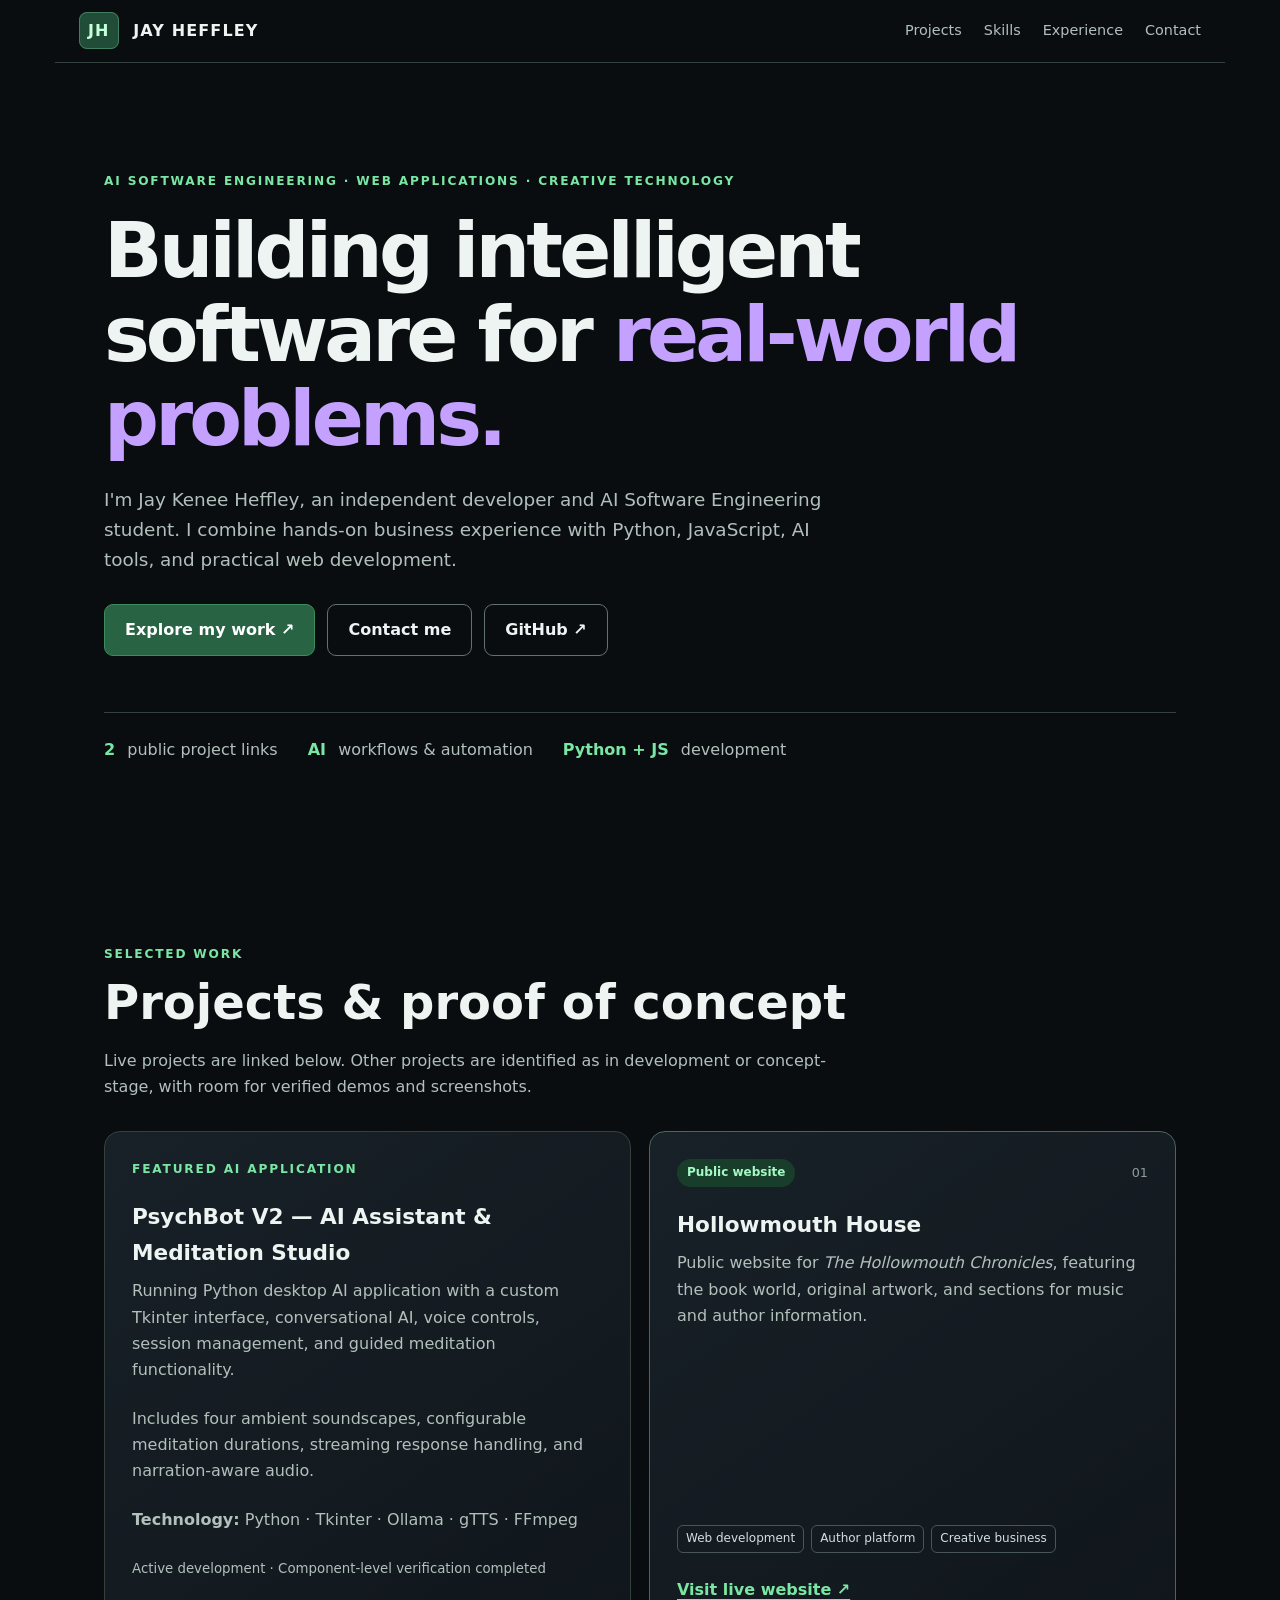
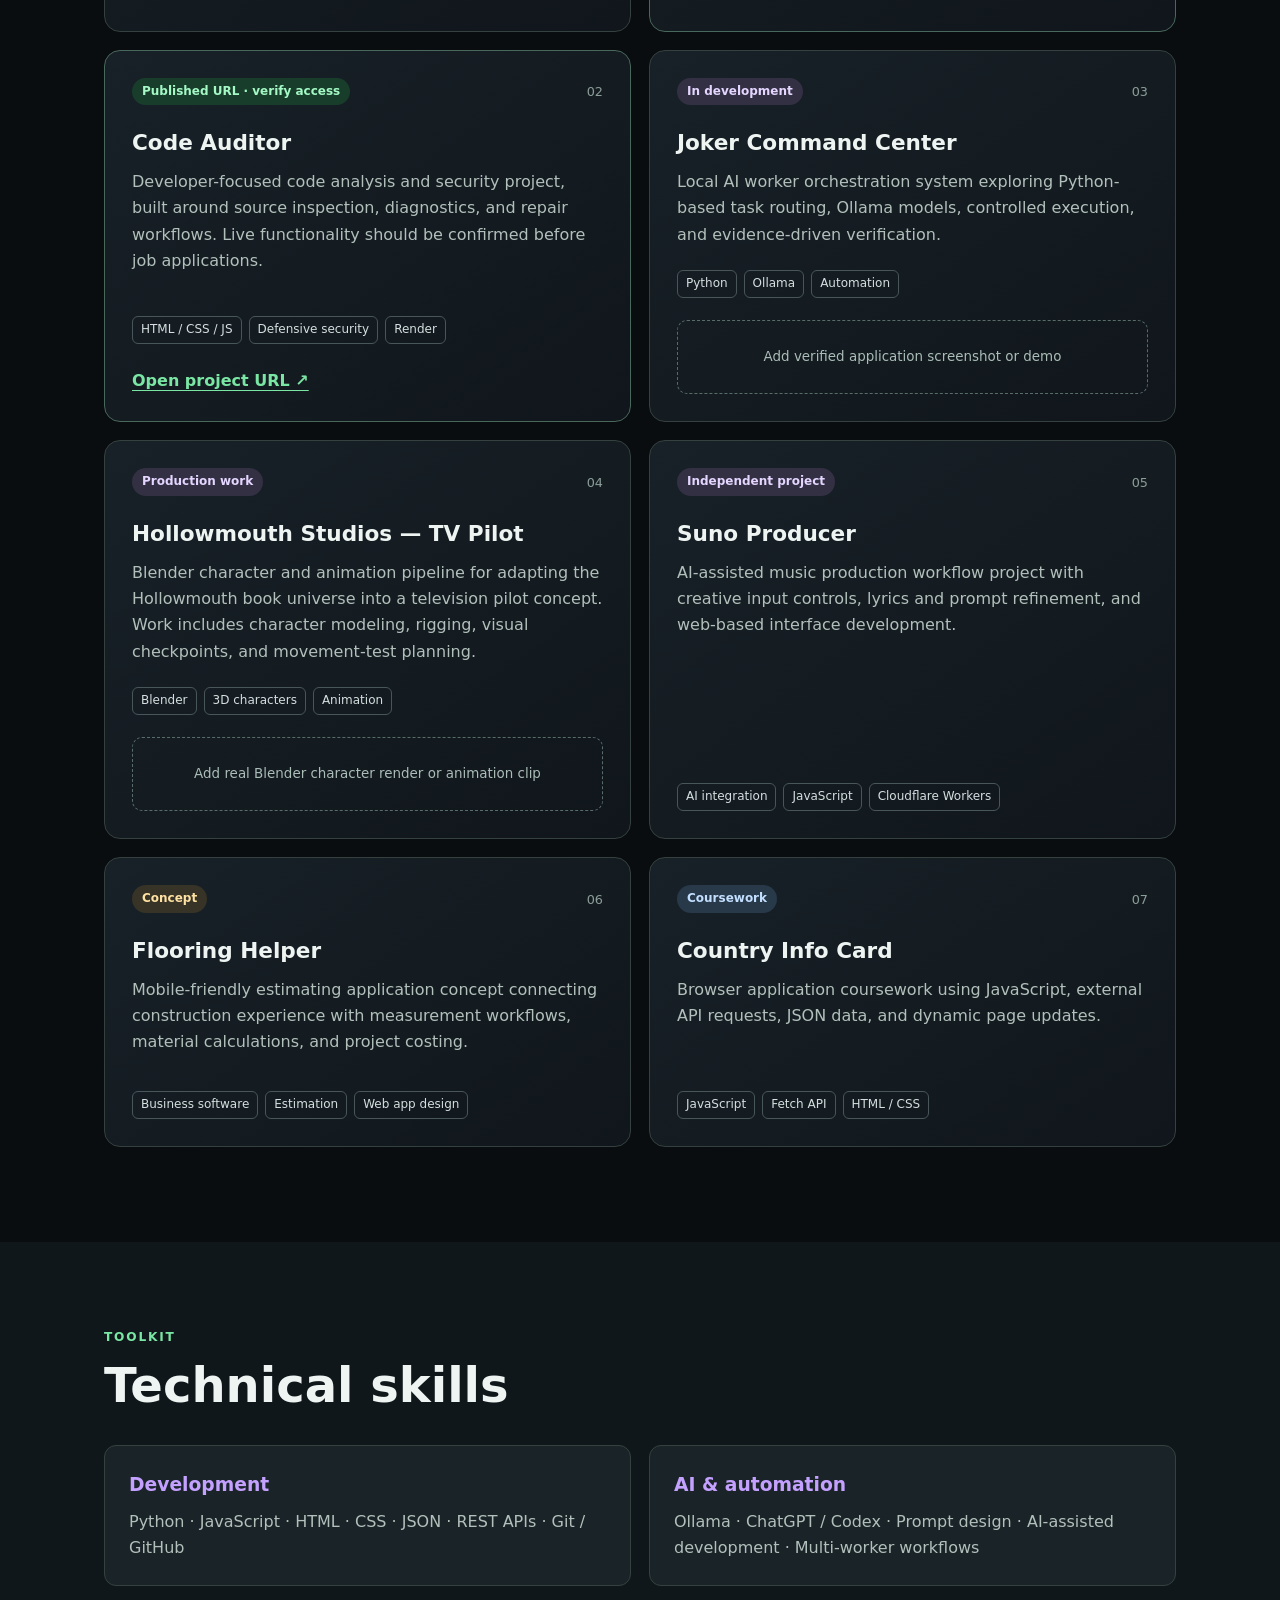
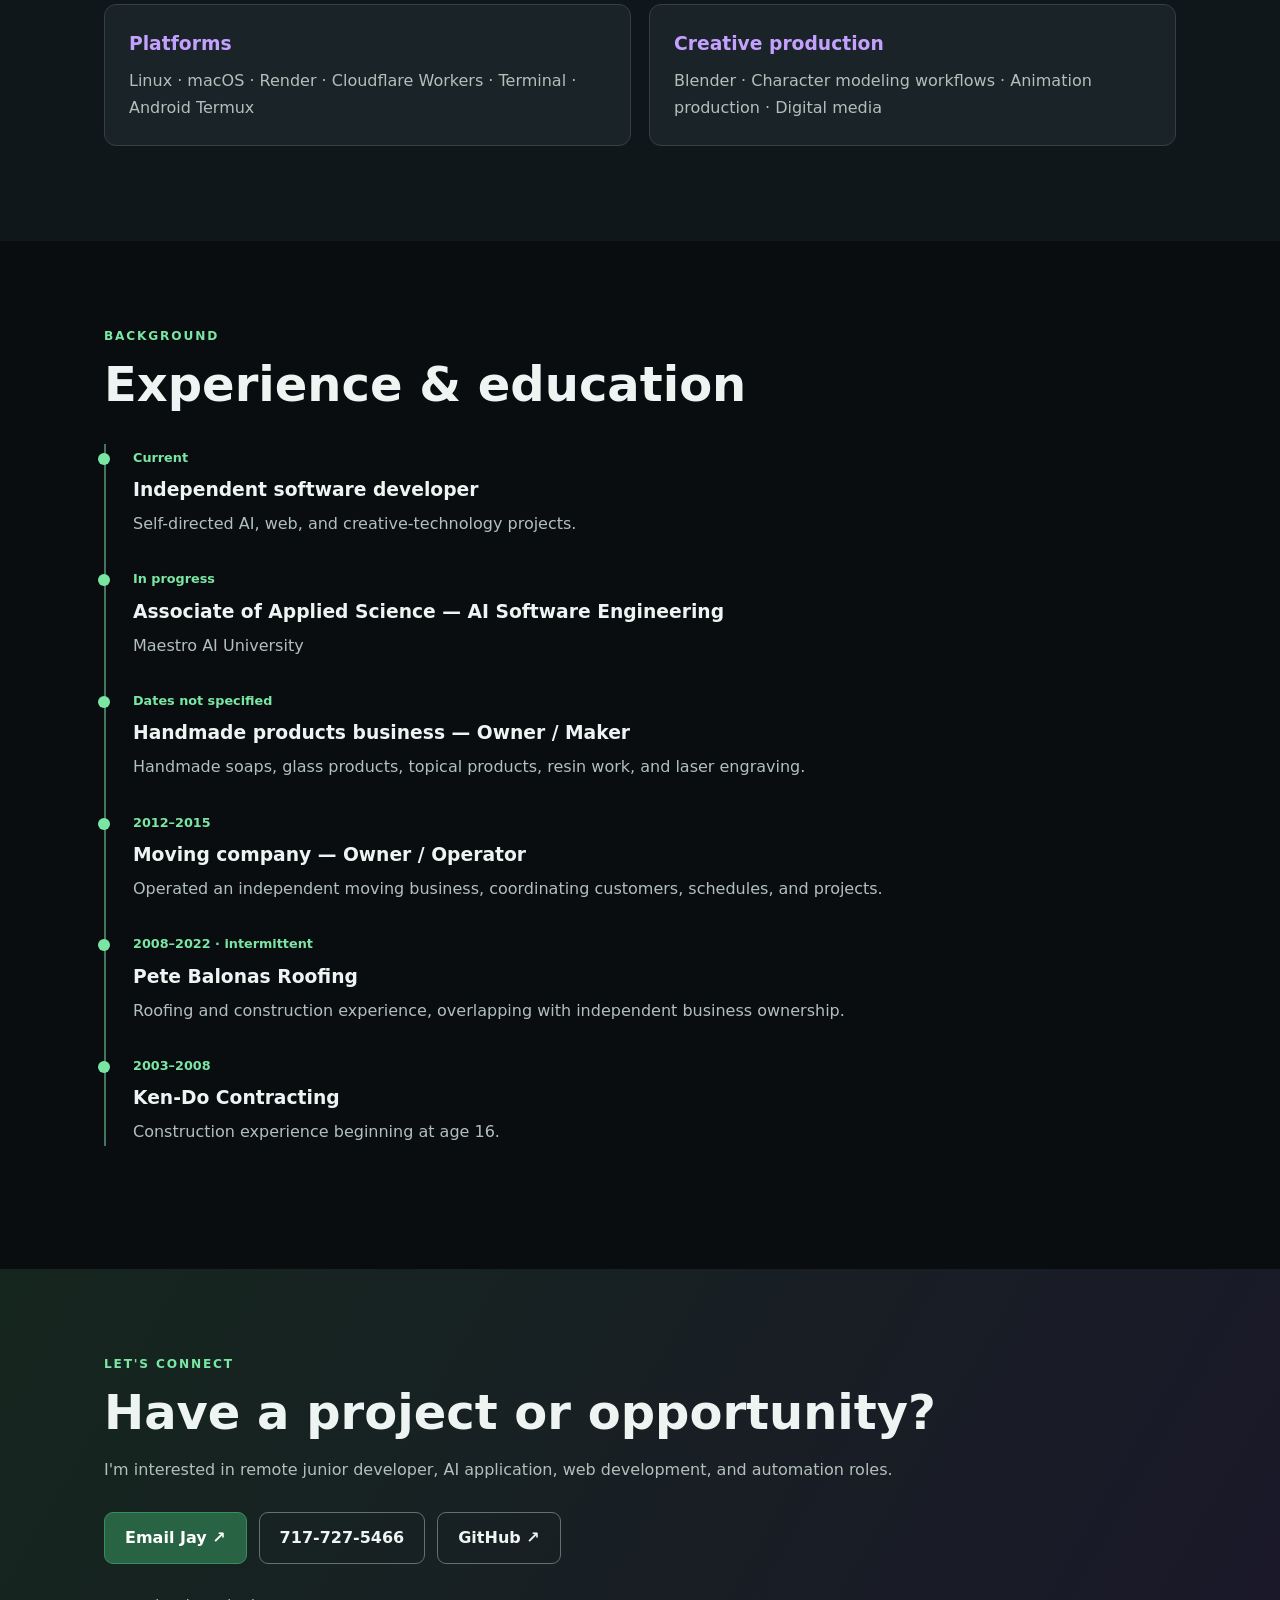
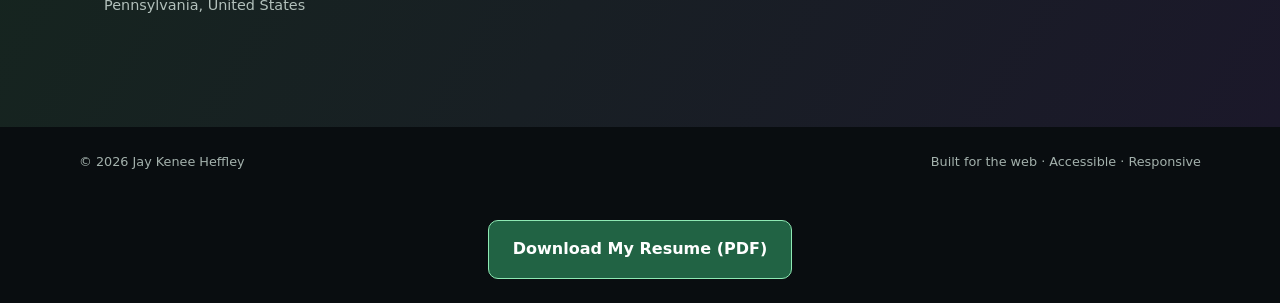
==== index.html @ 4cf6a09c "Publish developer portfolio" ====
<!doctype html><html lang="en"><head><meta charset="utf-8"><meta name="viewport" content="width=device-width,initial-scale=1"><meta name="description" content="Jay Kenee Heffley — AI application development, automation, web projects and creative technology."><title>Jay Kenee Heffley | Developer Portfolio</title><link rel="stylesheet" href="styles.css"></head><body>
<header class="top"><a class="logo" href="#home"><span class="mark">JH</span> JAY HEFFLEY</a><nav aria-label="Main navigation"><a href="#projects">Projects</a><a href="#skills">Skills</a><a href="#experience">Experience</a><a href="#contact">Contact</a></nav></header>
<main><section class="hero wrap" id="home"><div class="eyebrow">AI SOFTWARE ENGINEERING · WEB APPLICATIONS · CREATIVE TECHNOLOGY</div><h1>Building intelligent software for <em>real-world problems.</em></h1><p>I'm Jay Kenee Heffley, an independent developer and AI Software Engineering student. I combine hands-on business experience with Python, JavaScript, AI tools, and practical web development.</p><div class="actions"><a class="btn primary" href="#projects">Explore my work ↗</a><a class="btn" href="mailto:jbirdslofisupply@gmail.com">Contact me</a><a class="btn" href="https://github.com/budmaster420710-jpg" target="_blank" rel="noopener">GitHub ↗</a></div><div class="stats"><span><strong>2</strong> public project links</span><span><strong>AI</strong> workflows & automation</span><span><strong>Python + JS</strong> development</span></div></section>
<section class="section wrap" id="projects"><div class="eyebrow">SELECTED WORK</div><h2>Projects & proof of concept</h2><p class="intro">Live projects are linked below. Other projects are identified as in development or concept-stage, with room for verified demos and screenshots.</p><div class="cards">

<article class="card" id="psychbot-feature">
  <div class="eyebrow">FEATURED AI APPLICATION</div>
  <h3>PsychBot V2 — AI Assistant & Meditation Studio</h3>
  <p>Running Python desktop AI application with a custom Tkinter
  interface, conversational AI, voice controls, session management,
  and guided meditation functionality.</p>
  <p>Includes four ambient soundscapes, configurable meditation
  durations, streaming response handling, and narration-aware audio.</p>
  <p><strong>Technology:</strong> Python · Tkinter · Ollama · gTTS · FFmpeg</p>
  <p><small>Active development · Component-level verification completed</small></p>
</article>


<article class="card featured"><div class="cardtop"><span class="pill live">Public website</span><span class="num">01</span></div><h3>Hollowmouth House</h3><p>Public website for <i>The Hollowmouth Chronicles</i>, featuring the book world, original artwork, and sections for music and author information.</p><div class="tags"><span>Web development</span><span>Author platform</span><span>Creative business</span></div><a class="projectlink" href="https://hollowmouth-chronicles.onrender.com/" target="_blank" rel="noopener">Visit live website ↗</a></article>
<article class="card featured"><div class="cardtop"><span class="pill live">Published URL · verify access</span><span class="num">02</span></div><h3>Code Auditor</h3><p>Developer-focused code analysis and security project, built around source inspection, diagnostics, and repair workflows. Live functionality should be confirmed before job applications.</p><div class="tags"><span>HTML / CSS / JS</span><span>Defensive security</span><span>Render</span></div><a class="projectlink" href="https://clean-code-t6w2.onrender.com/" target="_blank" rel="noopener">Open project URL ↗</a></article>
<article class="card"><div class="cardtop"><span class="pill progress">In development</span><span class="num">03</span></div><h3>Joker Command Center</h3><p>Local AI worker orchestration system exploring Python-based task routing, Ollama models, controlled execution, and evidence-driven verification.</p><div class="tags"><span>Python</span><span>Ollama</span><span>Automation</span></div><div class="media-slot">Add verified application screenshot or demo</div></article>
<article class="card"><div class="cardtop"><span class="pill progress">Production work</span><span class="num">04</span></div><h3>Hollowmouth Studios — TV Pilot</h3><p>Blender character and animation pipeline for adapting the Hollowmouth book universe into a television pilot concept. Work includes character modeling, rigging, visual checkpoints, and movement-test planning.</p><div class="tags"><span>Blender</span><span>3D characters</span><span>Animation</span></div><div class="media-slot" id="blender-media">Add real Blender character render or animation clip</div></article>
<article class="card"><div class="cardtop"><span class="pill progress">Independent project</span><span class="num">05</span></div><h3>Suno Producer</h3><p>AI-assisted music production workflow project with creative input controls, lyrics and prompt refinement, and web-based interface development.</p><div class="tags"><span>AI integration</span><span>JavaScript</span><span>Cloudflare Workers</span></div></article>
<article class="card"><div class="cardtop"><span class="pill concept">Concept</span><span class="num">06</span></div><h3>Flooring Helper</h3><p>Mobile-friendly estimating application concept connecting construction experience with measurement workflows, material calculations, and project costing.</p><div class="tags"><span>Business software</span><span>Estimation</span><span>Web app design</span></div></article>
<article class="card"><div class="cardtop"><span class="pill study">Coursework</span><span class="num">07</span></div><h3>Country Info Card</h3><p>Browser application coursework using JavaScript, external API requests, JSON data, and dynamic page updates.</p><div class="tags"><span>JavaScript</span><span>Fetch API</span><span>HTML / CSS</span></div></article>
</div></section>
<section class="section alt" id="skills"><div class="wrap"><div class="eyebrow">TOOLKIT</div><h2>Technical skills</h2><div class="skillgrid"><div><h3>Development</h3><p>Python · JavaScript · HTML · CSS · JSON · REST APIs · Git / GitHub</p></div><div><h3>AI & automation</h3><p>Ollama · ChatGPT / Codex · Prompt design · AI-assisted development · Multi-worker workflows</p></div><div><h3>Platforms</h3><p>Linux · macOS · Render · Cloudflare Workers · Terminal · Android Termux</p></div><div><h3>Creative production</h3><p>Blender · Character modeling workflows · Animation production · Digital media</p></div></div></div></section>
<section class="section wrap" id="experience"><div class="eyebrow">BACKGROUND</div><h2>Experience & education</h2><div class="timeline"><div><time>Current</time><h3>Independent software developer</h3><p>Self-directed AI, web, and creative-technology projects.</p></div><div><time>In progress</time><h3>Associate of Applied Science — AI Software Engineering</h3><p>Maestro AI University</p></div><div><time>Dates not specified</time><h3>Handmade products business — Owner / Maker</h3><p>Handmade soaps, glass products, topical products, resin work, and laser engraving.</p></div><div><time>2012–2015</time><h3>Moving company — Owner / Operator</h3><p>Operated an independent moving business, coordinating customers, schedules, and projects.</p></div><div><time>2008–2022 · intermittent</time><h3>Pete Balonas Roofing</h3><p>Roofing and construction experience, overlapping with independent business ownership.</p></div><div><time>2003–2008</time><h3>Ken-Do Contracting</h3><p>Construction experience beginning at age 16.</p></div></div></section>
<section class="section contact" id="contact"><div class="wrap"><div class="eyebrow">LET'S CONNECT</div><h2>Have a project or opportunity?</h2><p>I'm interested in remote junior developer, AI application, web development, and automation roles.</p><div class="actions"><a class="btn primary" href="mailto:jbirdslofisupply@gmail.com?subject=Developer%20Opportunity">Email Jay ↗</a><a class="btn" href="tel:+717-727-5466">717-727-5466</a><a class="btn" href="https://github.com/budmaster420710-jpg" target="_blank" rel="noopener">GitHub ↗</a></div><p class="small">Pennsylvania, United States</p></div></section></main><footer><span>© <span id="year">2026</span> Jay Kenee Heffley</span><span>Built for the web · Accessible · Responsive</span></footer><script src="script.js"></script>



<div style="text-align:center;padding:24px">
<a href="Jay_Heffley_Resume.pdf" download
style="display:inline-block;background:#216344;color:white;padding:15px 24px;border-radius:10px;font-weight:bold;text-decoration:none;border:1px solid #8ee9b4">
Download My Resume (PDF)</a>
</div>
</body></html>
---- styles.css ----
:root{color-scheme:dark;--bg:#090d10;--panel:#141a20;--panel2:#11171b;--text:#edf4f1;--muted:#b2c0bb;--green:#7ae6a4;--purple:#c4a1ff;--line:#35413f}*{box-sizing:border-box}html{scroll-behavior:smooth}body{margin:0;background:var(--bg);color:var(--text);font:16px/1.65 system-ui,-apple-system,BlinkMacSystemFont,'Segoe UI',sans-serif}a{color:inherit}.wrap{max-width:1120px;margin:auto;padding-left:24px;padding-right:24px}.top{display:flex;align-items:center;justify-content:space-between;gap:20px;max-width:1170px;margin:auto;padding:18px 24px;border-bottom:1px solid var(--line)}.logo{text-decoration:none;font-weight:850;letter-spacing:.07em;white-space:nowrap}.mark{background:#214d38;color:#c4ffdb;border:1px solid #427e60;padding:8px;border-radius:8px;margin-right:8px}.top nav{display:flex;flex-wrap:wrap;gap:22px}.top nav a{text-decoration:none;color:var(--muted);font-size:.9rem}.top nav a:hover,.projectlink:hover{color:var(--green)}.hero{padding-top:108px;padding-bottom:96px}.eyebrow{color:var(--green);font-size:.76rem;font-weight:800;letter-spacing:.15em;text-transform:uppercase}.hero h1{font-size:clamp(2.6rem,6vw,5.2rem);line-height:1.09;letter-spacing:-.05em;max-width:950px;margin:18px 0 24px}.hero h1 em{font-style:normal;color:var(--purple)}.hero p{font-size:1.15rem;max-width:730px;color:var(--muted)}.actions{display:flex;flex-wrap:wrap;gap:12px;margin-top:28px}.btn{border:1px solid #62726d;padding:12px 20px;border-radius:9px;text-decoration:none;font-weight:700;display:inline-block}.btn:hover{border-color:var(--green);transform:translateY(-1px)}.btn.primary{background:#286344;color:white;border-color:#3c8c60}.stats{display:flex;flex-wrap:wrap;gap:30px;margin-top:56px;padding-top:24px;border-top:1px solid var(--line);color:var(--muted)}.stats strong{color:var(--green);margin-right:7px}.section{padding-top:85px;padding-bottom:95px}.section h2{font-size:clamp(2rem,4vw,3rem);line-height:1.2;margin:10px 0 14px}.intro{max-width:760px;color:var(--muted);margin-bottom:30px}.cards{display:grid;grid-template-columns:repeat(2,minmax(0,1fr));gap:18px}.card{background:linear-gradient(145deg,#182128,#10161b);border:1px solid var(--line);border-radius:16px;padding:27px;min-height:290px;display:flex;flex-direction:column}.card.featured{border-color:#49685c}.cardtop{display:flex;justify-content:space-between;align-items:center;gap:12px}.pill{font-size:.75rem;font-weight:750;border-radius:100px;padding:4px 10px;background:#343044;color:#e4d6ff}.pill.live{background:#183e2b;color:#a4f9c5}.pill.concept{background:#373326;color:#ffe2a3}.pill.study{background:#28394a;color:#c2dfff}.num{color:#8b9d98;font-size:.8rem}.card h3{font-size:1.35rem;margin:20px 0 8px}.card p{color:var(--muted);margin:0 0 22px}.tags{display:flex;flex-wrap:wrap;gap:7px;margin-top:auto}.tags span{font-size:.75rem;color:#d5dfe0;border:1px solid #48565a;border-radius:6px;padding:3px 8px}.projectlink{color:var(--green);font-weight:750;margin-top:24px;text-underline-offset:4px}.media-slot{margin-top:22px;border:1px dashed #586c69;border-radius:10px;color:#aabdb7;text-align:center;padding:25px 12px;font-size:.84rem}.alt{background:#10171b}.skillgrid{display:grid;grid-template-columns:repeat(2,minmax(0,1fr));gap:18px;margin-top:30px}.skillgrid>div{background:#1a2328;padding:24px;border-radius:12px;border:1px solid var(--line)}.skillgrid h3{color:var(--purple);margin:0}.skillgrid p{color:var(--muted);margin:8px 0 0}.timeline{margin-top:30px;border-left:2px solid #44765d;padding-left:27px}.timeline>div{position:relative;margin:0 0 28px}.timeline>div:before{content:"";position:absolute;left:-35px;top:9px;width:12px;height:12px;background:var(--green);border-radius:50%}.timeline time{font-size:.8rem;color:var(--green);font-weight:700}.timeline h3{margin:5px 0}.timeline p{margin:0;color:var(--muted)}.contact{background:linear-gradient(120deg,#15261e,#1b182a)}.contact p{color:var(--muted)}.contact .small{margin-top:30px;font-size:.9rem}footer{display:flex;justify-content:space-between;gap:20px;flex-wrap:wrap;padding:24px;max-width:1170px;margin:auto;color:#a3b1ac;font-size:.8rem}a:focus-visible{outline:3px solid var(--green);outline-offset:4px}@media(max-width:700px){.top{align-items:flex-start;flex-direction:column}.top nav{gap:13px}.hero{padding-top:68px;padding-bottom:58px}.cards,.skillgrid{grid-template-columns:1fr}.section{padding-top:60px;padding-bottom:65px}.stats{gap:15px;flex-direction:column}}@media(prefers-reduced-motion:reduce){html{scroll-behavior:auto}.btn:hover{transform:none}}
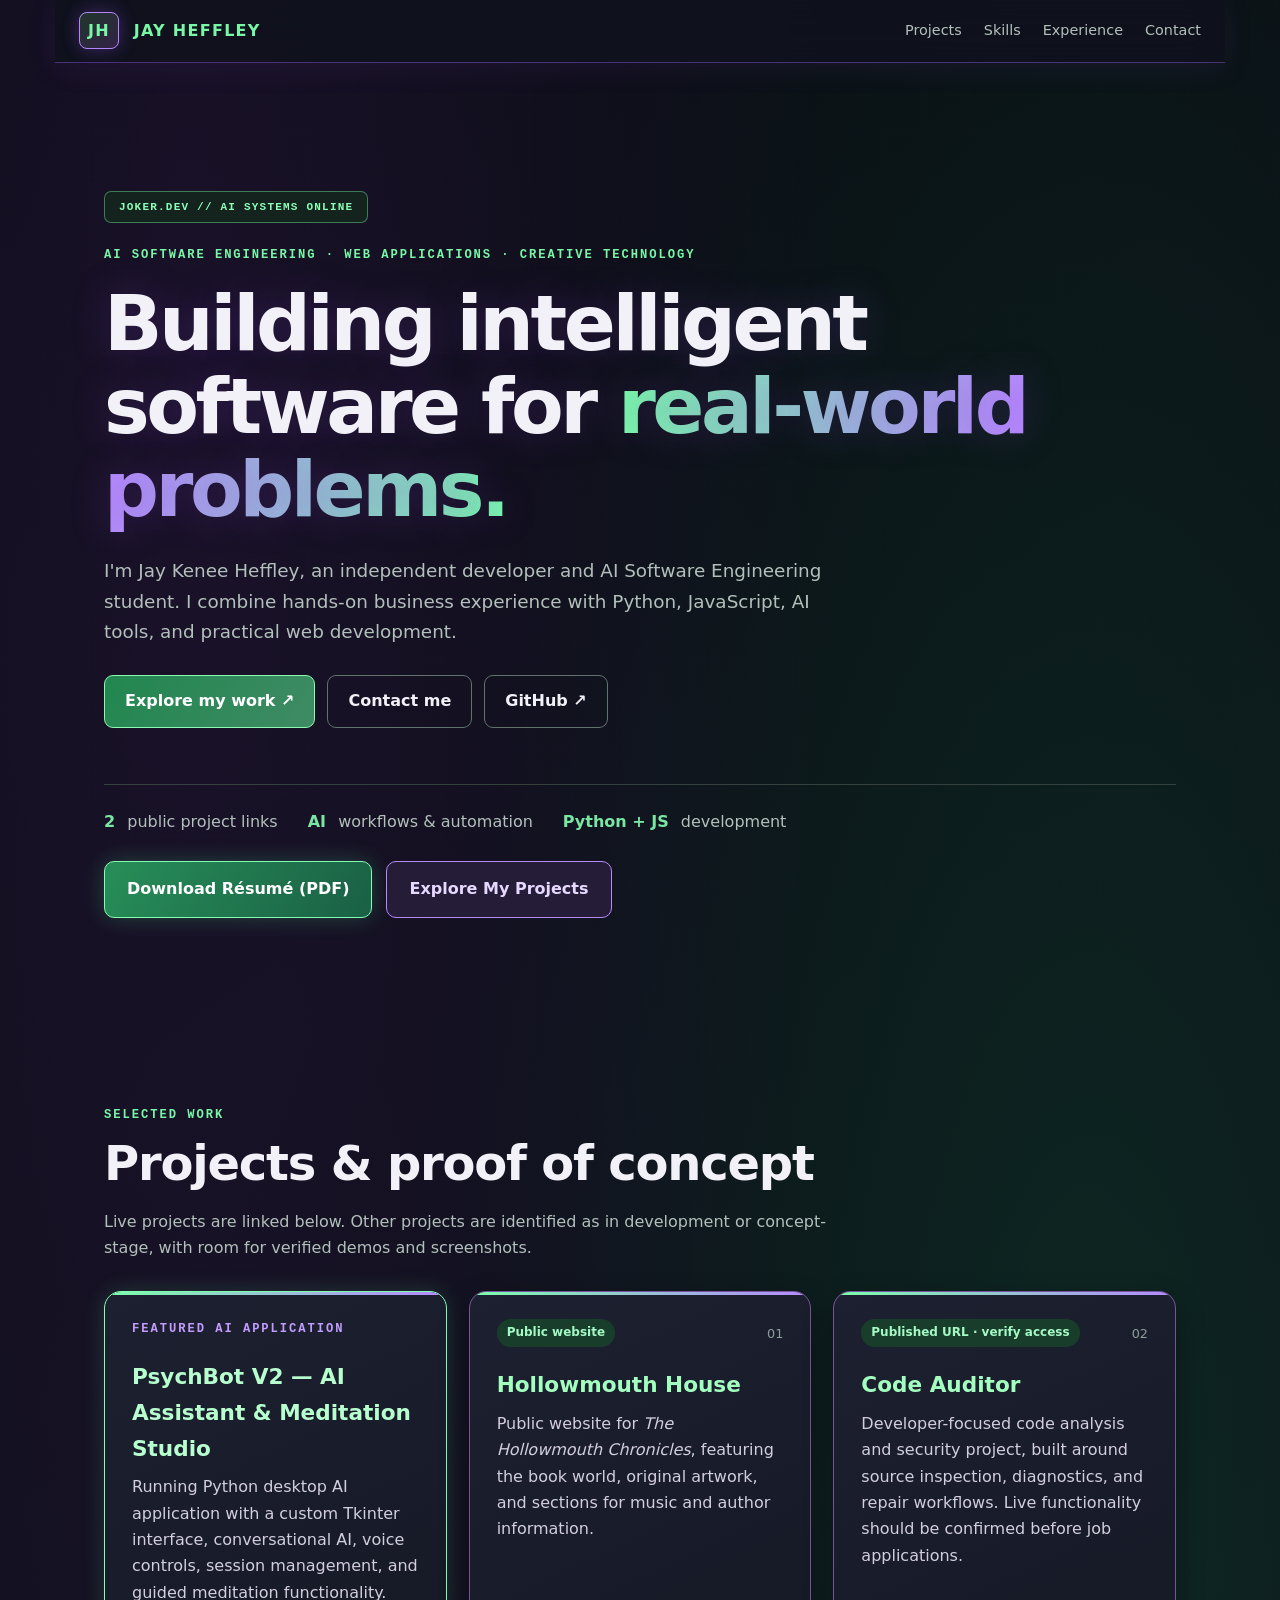
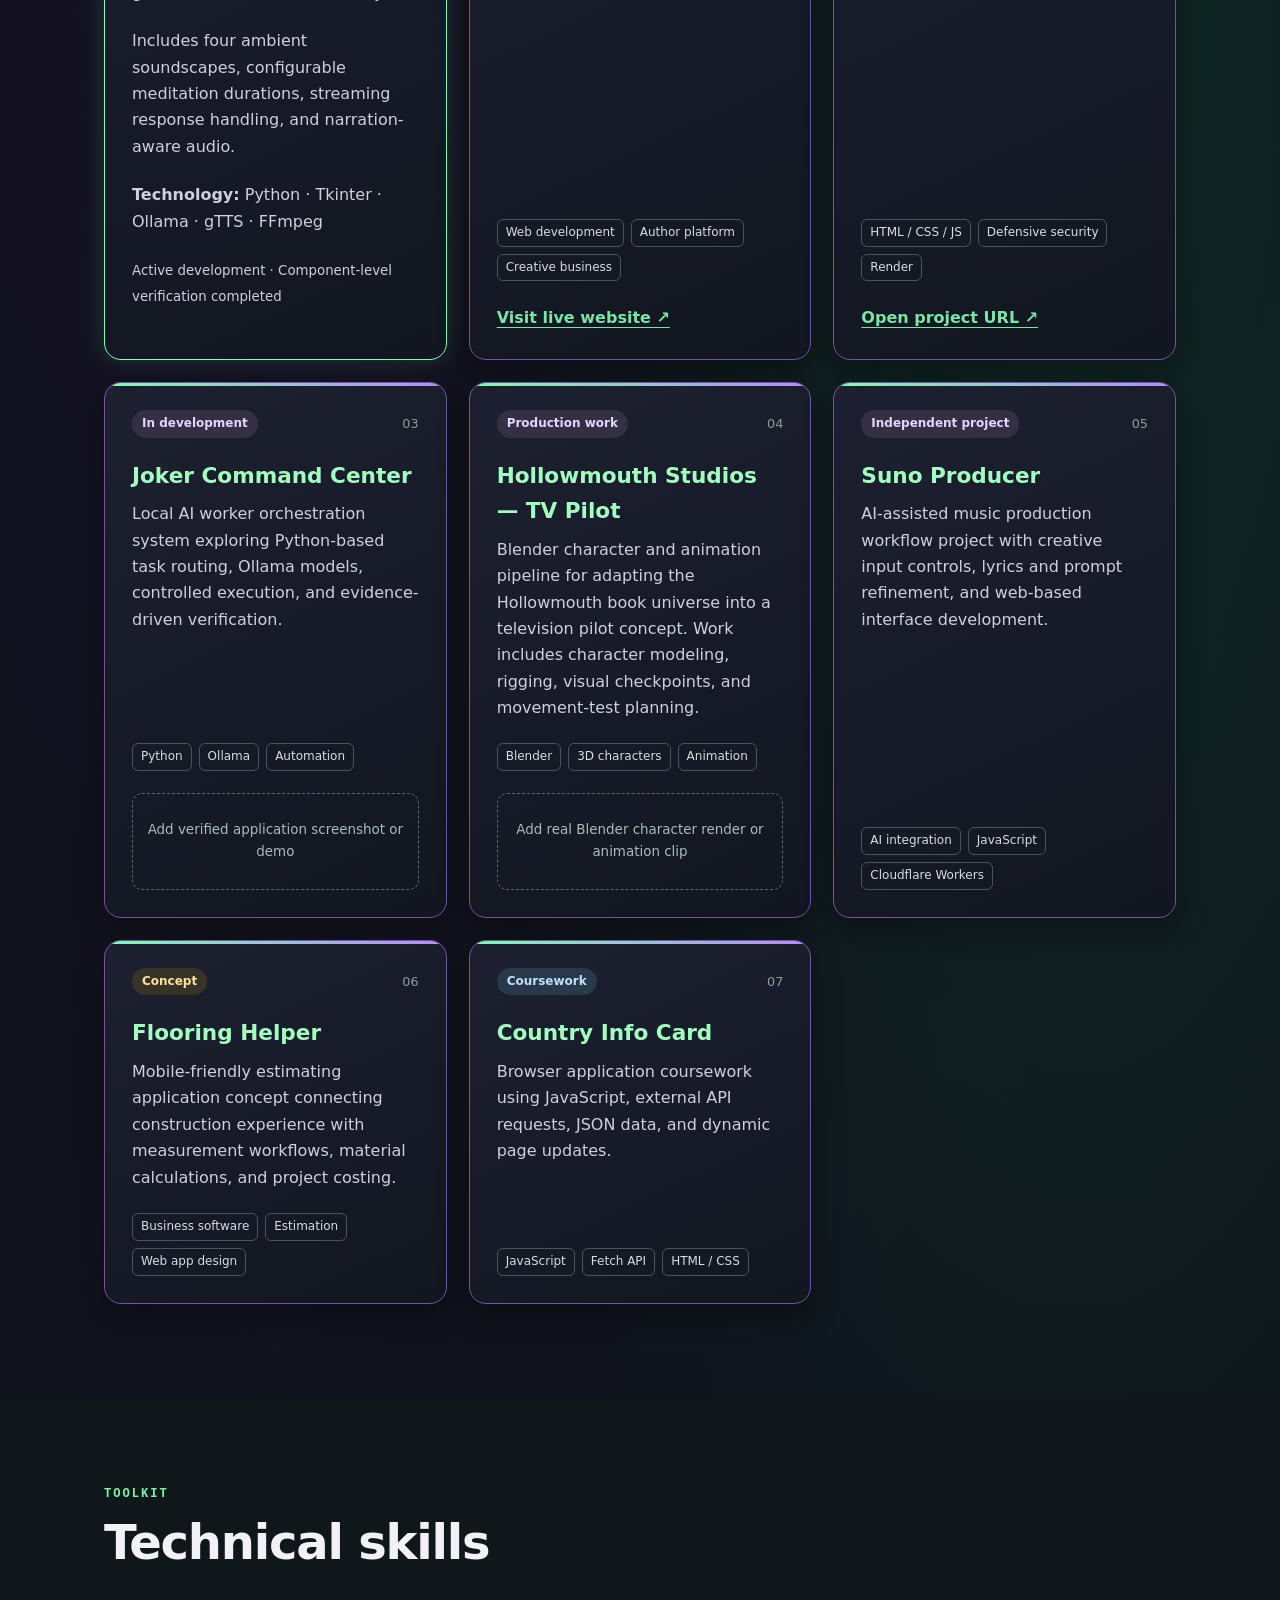
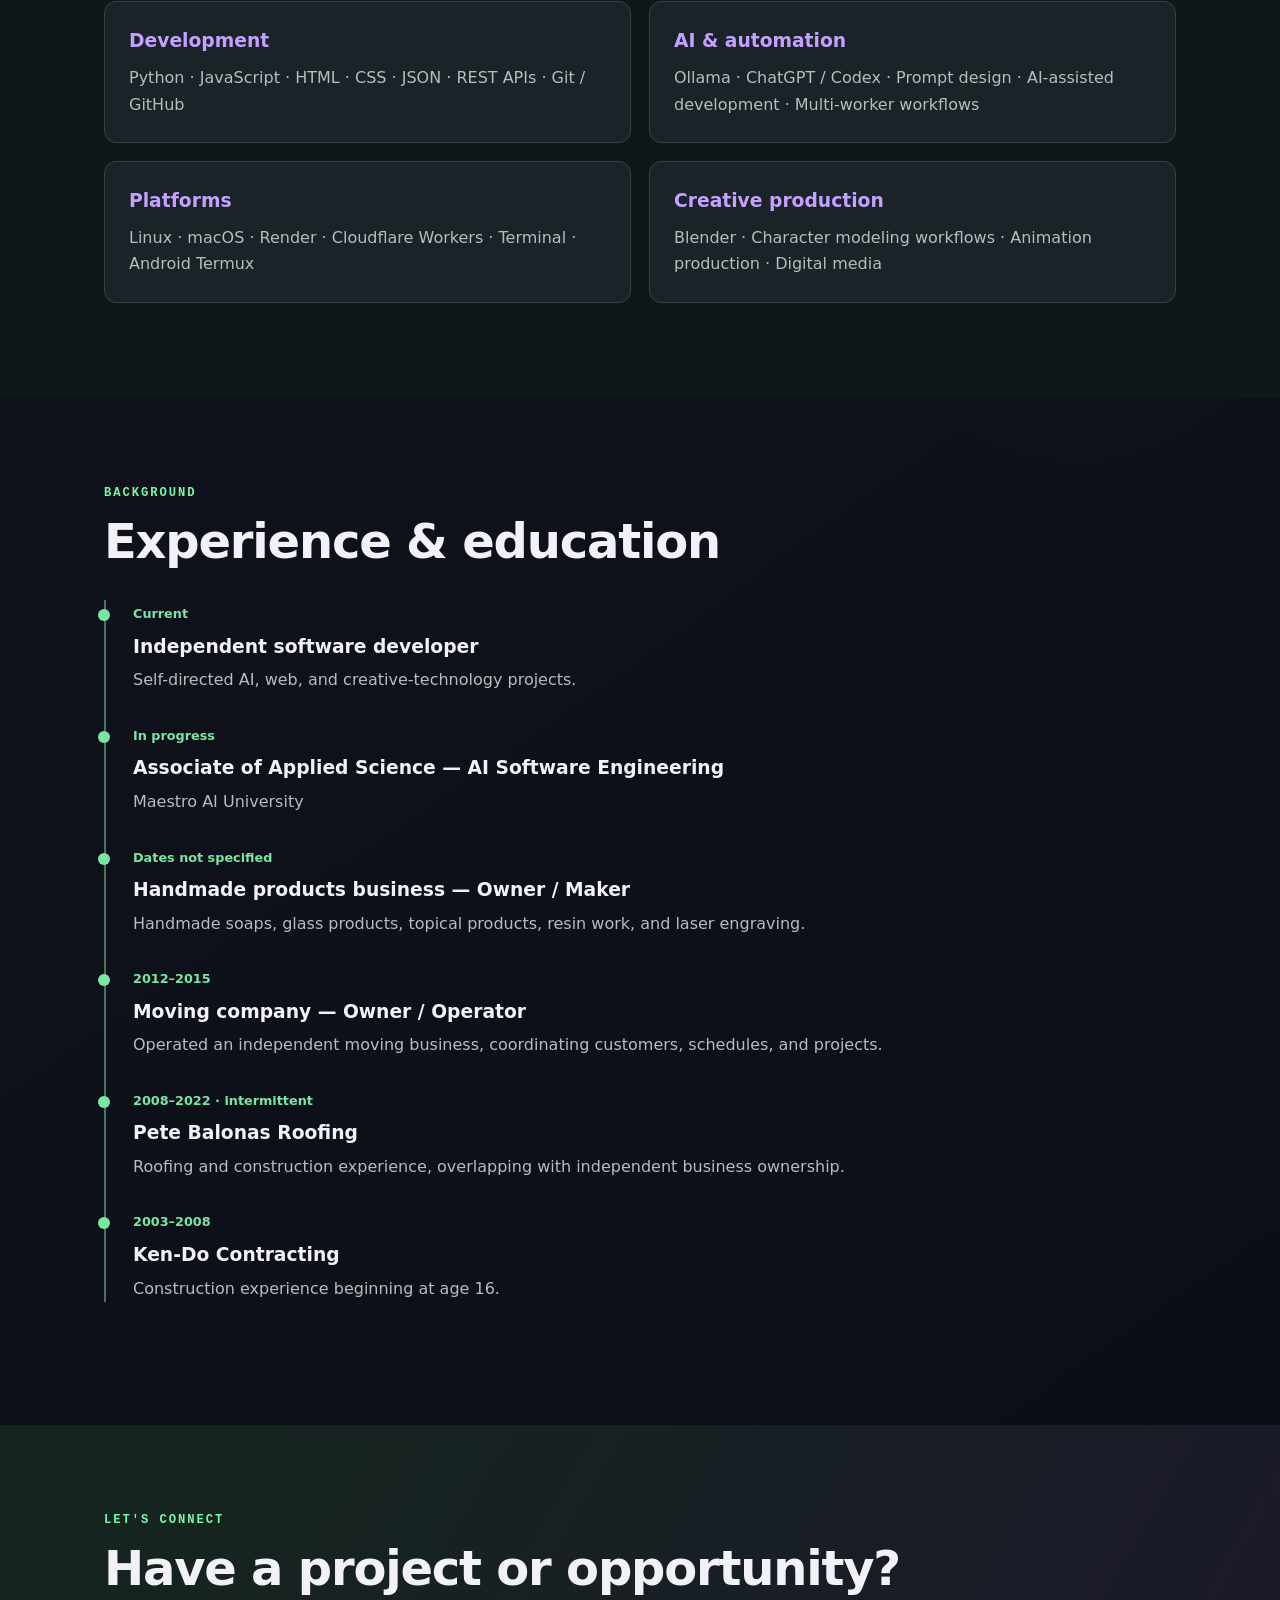
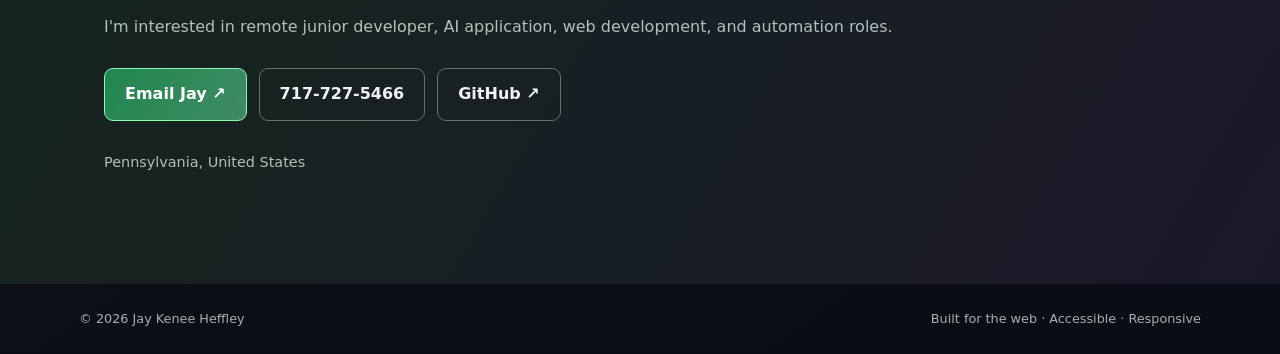
==== commit d59cfcd0: "Final polish Joker portfolio and resume" ====
--- a/index.html
+++ b/index.html
@@ -1,6 +1,10 @@
 <!doctype html><html lang="en"><head><meta charset="utf-8"><meta name="viewport" content="width=device-width,initial-scale=1"><meta name="description" content="Jay Kenee Heffley — AI application development, automation, web projects and creative technology."><title>Jay Kenee Heffley | Developer Portfolio</title><link rel="stylesheet" href="styles.css"></head><body>
 <header class="top"><a class="logo" href="#home"><span class="mark">JH</span> JAY HEFFLEY</a><nav aria-label="Main navigation"><a href="#projects">Projects</a><a href="#skills">Skills</a><a href="#experience">Experience</a><a href="#contact">Contact</a></nav></header>
-<main><section class="hero wrap" id="home"><div class="eyebrow">AI SOFTWARE ENGINEERING · WEB APPLICATIONS · CREATIVE TECHNOLOGY</div><h1>Building intelligent software for <em>real-world problems.</em></h1><p>I'm Jay Kenee Heffley, an independent developer and AI Software Engineering student. I combine hands-on business experience with Python, JavaScript, AI tools, and practical web development.</p><div class="actions"><a class="btn primary" href="#projects">Explore my work ↗</a><a class="btn" href="mailto:jbirdslofisupply@gmail.com">Contact me</a><a class="btn" href="https://github.com/budmaster420710-jpg" target="_blank" rel="noopener">GitHub ↗</a></div><div class="stats"><span><strong>2</strong> public project links</span><span><strong>AI</strong> workflows & automation</span><span><strong>Python + JS</strong> development</span></div></section>
+<main><section class="hero wrap" id="home"><div class="eyebrow">AI SOFTWARE ENGINEERING · WEB APPLICATIONS · CREATIVE TECHNOLOGY</div><h1>Building intelligent software for <em>real-world problems.</em></h1><p>I'm Jay Kenee Heffley, an independent developer and AI Software Engineering student. I combine hands-on business experience with Python, JavaScript, AI tools, and practical web development.</p><div class="actions"><a class="btn primary" href="#projects">Explore my work ↗</a><a class="btn" href="mailto:jbirdslofisupply@gmail.com">Contact me</a><a class="btn" href="https://github.com/budmaster420710-jpg" target="_blank" rel="noopener">GitHub ↗</a></div><div class="stats"><span><strong>2</strong> public project links</span><span><strong>AI</strong> workflows & automation</span><span><strong>Python + JS</strong> development</span></div>
+<!-- JOKER_RESUME_CTA_START -->
+<div class="joker-hero-actions"><a class="btn joker-resume" href="Jay_Heffley_Resume.pdf" download>Download Résumé (PDF)</a><a class="btn joker-projects" href="#projects">Explore My Projects</a></div>
+<!-- JOKER_RESUME_CTA_END -->
+</section>
 <section class="section wrap" id="projects"><div class="eyebrow">SELECTED WORK</div><h2>Projects & proof of concept</h2><p class="intro">Live projects are linked below. Other projects are identified as in development or concept-stage, with room for verified demos and screenshots.</p><div class="cards">
 
 <article class="card" id="psychbot-feature">
@@ -30,9 +34,5 @@
 
 
 
-<div style="text-align:center;padding:24px">
-<a href="Jay_Heffley_Resume.pdf" download
-style="display:inline-block;background:#216344;color:white;padding:15px 24px;border-radius:10px;font-weight:bold;text-decoration:none;border:1px solid #8ee9b4">
-Download My Resume (PDF)</a>
-</div>
+
 </body></html>
--- a/styles.css
+++ b/styles.css
@@ -1 +1,250 @@
 :root{color-scheme:dark;--bg:#090d10;--panel:#141a20;--panel2:#11171b;--text:#edf4f1;--muted:#b2c0bb;--green:#7ae6a4;--purple:#c4a1ff;--line:#35413f}*{box-sizing:border-box}html{scroll-behavior:smooth}body{margin:0;background:var(--bg);color:var(--text);font:16px/1.65 system-ui,-apple-system,BlinkMacSystemFont,'Segoe UI',sans-serif}a{color:inherit}.wrap{max-width:1120px;margin:auto;padding-left:24px;padding-right:24px}.top{display:flex;align-items:center;justify-content:space-between;gap:20px;max-width:1170px;margin:auto;padding:18px 24px;border-bottom:1px solid var(--line)}.logo{text-decoration:none;font-weight:850;letter-spacing:.07em;white-space:nowrap}.mark{background:#214d38;color:#c4ffdb;border:1px solid #427e60;padding:8px;border-radius:8px;margin-right:8px}.top nav{display:flex;flex-wrap:wrap;gap:22px}.top nav a{text-decoration:none;color:var(--muted);font-size:.9rem}.top nav a:hover,.projectlink:hover{color:var(--green)}.hero{padding-top:108px;padding-bottom:96px}.eyebrow{color:var(--green);font-size:.76rem;font-weight:800;letter-spacing:.15em;text-transform:uppercase}.hero h1{font-size:clamp(2.6rem,6vw,5.2rem);line-height:1.09;letter-spacing:-.05em;max-width:950px;margin:18px 0 24px}.hero h1 em{font-style:normal;color:var(--purple)}.hero p{font-size:1.15rem;max-width:730px;color:var(--muted)}.actions{display:flex;flex-wrap:wrap;gap:12px;margin-top:28px}.btn{border:1px solid #62726d;padding:12px 20px;border-radius:9px;text-decoration:none;font-weight:700;display:inline-block}.btn:hover{border-color:var(--green);transform:translateY(-1px)}.btn.primary{background:#286344;color:white;border-color:#3c8c60}.stats{display:flex;flex-wrap:wrap;gap:30px;margin-top:56px;padding-top:24px;border-top:1px solid var(--line);color:var(--muted)}.stats strong{color:var(--green);margin-right:7px}.section{padding-top:85px;padding-bottom:95px}.section h2{font-size:clamp(2rem,4vw,3rem);line-height:1.2;margin:10px 0 14px}.intro{max-width:760px;color:var(--muted);margin-bottom:30px}.cards{display:grid;grid-template-columns:repeat(2,minmax(0,1fr));gap:18px}.card{background:linear-gradient(145deg,#182128,#10161b);border:1px solid var(--line);border-radius:16px;padding:27px;min-height:290px;display:flex;flex-direction:column}.card.featured{border-color:#49685c}.cardtop{display:flex;justify-content:space-between;align-items:center;gap:12px}.pill{font-size:.75rem;font-weight:750;border-radius:100px;padding:4px 10px;background:#343044;color:#e4d6ff}.pill.live{background:#183e2b;color:#a4f9c5}.pill.concept{background:#373326;color:#ffe2a3}.pill.study{background:#28394a;color:#c2dfff}.num{color:#8b9d98;font-size:.8rem}.card h3{font-size:1.35rem;margin:20px 0 8px}.card p{color:var(--muted);margin:0 0 22px}.tags{display:flex;flex-wrap:wrap;gap:7px;margin-top:auto}.tags span{font-size:.75rem;color:#d5dfe0;border:1px solid #48565a;border-radius:6px;padding:3px 8px}.projectlink{color:var(--green);font-weight:750;margin-top:24px;text-underline-offset:4px}.media-slot{margin-top:22px;border:1px dashed #586c69;border-radius:10px;color:#aabdb7;text-align:center;padding:25px 12px;font-size:.84rem}.alt{background:#10171b}.skillgrid{display:grid;grid-template-columns:repeat(2,minmax(0,1fr));gap:18px;margin-top:30px}.skillgrid>div{background:#1a2328;padding:24px;border-radius:12px;border:1px solid var(--line)}.skillgrid h3{color:var(--purple);margin:0}.skillgrid p{color:var(--muted);margin:8px 0 0}.timeline{margin-top:30px;border-left:2px solid #44765d;padding-left:27px}.timeline>div{position:relative;margin:0 0 28px}.timeline>div:before{content:"";position:absolute;left:-35px;top:9px;width:12px;height:12px;background:var(--green);border-radius:50%}.timeline time{font-size:.8rem;color:var(--green);font-weight:700}.timeline h3{margin:5px 0}.timeline p{margin:0;color:var(--muted)}.contact{background:linear-gradient(120deg,#15261e,#1b182a)}.contact p{color:var(--muted)}.contact .small{margin-top:30px;font-size:.9rem}footer{display:flex;justify-content:space-between;gap:20px;flex-wrap:wrap;padding:24px;max-width:1170px;margin:auto;color:#a3b1ac;font-size:.8rem}a:focus-visible{outline:3px solid var(--green);outline-offset:4px}@media(max-width:700px){.top{align-items:flex-start;flex-direction:column}.top nav{gap:13px}.hero{padding-top:68px;padding-bottom:58px}.cards,.skillgrid{grid-template-columns:1fr}.section{padding-top:60px;padding-bottom:65px}.stats{gap:15px;flex-direction:column}}@media(prefers-reduced-motion:reduce){html{scroll-behavior:auto}.btn:hover{transform:none}}
+
+
+/* JOKER_DEV_THEME_START */
+:root {
+  --joker-green: #78f7a6;
+  --joker-purple: #b285ff;
+  --joker-bg: #090c12;
+  --joker-panel: #171b27;
+  --joker-text: #f4f3fa;
+  --joker-muted: #c3bfd1;
+}
+
+html { scroll-behavior: smooth; }
+
+body {
+  background:
+    radial-gradient(ellipse at 15% 8%, #54217a35, transparent 42%),
+    radial-gradient(ellipse at 85% 30%, #0c8b4930, transparent 42%),
+    linear-gradient(145deg, #090c12, #10131d 55%, #0a0d13);
+  color: var(--joker-text);
+  font-family: Inter, system-ui, -apple-system, sans-serif;
+}
+
+body::before {
+  content: "";
+  position: fixed;
+  inset: 0;
+  pointer-events: none;
+  z-index: 0;
+  opacity: .16;
+  background-image:
+    linear-gradient(#9c75cf19 1px, transparent 1px),
+    linear-gradient(90deg, #9c75cf19 1px, transparent 1px);
+  background-size: 44px 44px;
+}
+
+body > * { position: relative; z-index: 1; }
+
+.top {
+  background: #10121de8;
+  border-bottom: 1px solid #7c4fc488;
+  box-shadow: 0 5px 28px #6938a022;
+  backdrop-filter: blur(18px);
+}
+
+.logo, .mark {
+  color: var(--joker-green);
+  font-weight: 900;
+  letter-spacing: .08em;
+}
+
+.mark {
+  background: linear-gradient(145deg, #20352b, #342247);
+  border: 1px solid var(--joker-purple);
+  box-shadow: 0 0 17px #9c55f755;
+}
+
+nav a:hover, a:hover {
+  color: var(--joker-green);
+}
+
+.hero {
+  padding-top: clamp(75px, 10vw, 145px);
+  padding-bottom: clamp(65px, 8vw, 115px);
+}
+
+.eyebrow {
+  color: var(--joker-green);
+  font-family: ui-monospace, SFMono-Regular, Menlo, monospace;
+  font-weight: 800;
+  letter-spacing: .16em;
+}
+
+.hero h1 {
+  font-weight: 900;
+  letter-spacing: -.045em;
+  line-height: 1.08;
+  text-shadow: 0 0 38px #8045bf44;
+}
+
+.hero h1 em {
+  font-style: normal;
+  background: linear-gradient(100deg, #76ffa7, #b689ff, #77f7ac);
+  -webkit-background-clip: text;
+  background-clip: text;
+  color: transparent;
+}
+
+h2 { letter-spacing: -.025em; }
+
+.cards {
+  display: grid;
+  grid-template-columns: repeat(auto-fit, minmax(min(100%, 280px), 1fr));
+  gap: 22px;
+}
+
+.cards > * {
+  background: linear-gradient(155deg, #1d2030, #111620) !important;
+  border: 1px solid #77529d !important;
+  border-radius: 17px !important;
+  box-shadow: 0 12px 30px #0005, inset 0 1px #ffffff12;
+  transition: transform .25s ease, box-shadow .25s ease, border-color .25s ease;
+}
+
+.cards > *:hover {
+  transform: translateY(-6px);
+  border-color: var(--joker-green) !important;
+  box-shadow: 0 14px 38px #0009, 0 0 25px #53f79c33;
+}
+
+.cards h3 { color: #9afbbb; }
+.cards p { color: #d2cede; }
+.cards .eyebrow { color: #c29cff; }
+
+.btn, a[download] {
+  transition: transform .2s ease, box-shadow .2s ease;
+}
+
+.btn:hover, a[download]:hover {
+  transform: translateY(-2px);
+  box-shadow: 0 0 22px #81fba94a;
+}
+
+.btn.primary {
+  background: linear-gradient(125deg, #21864f, #3f8b64);
+  color: #fff;
+  border: 1px solid #8cfab2;
+}
+
+.section, .contact { scroll-margin-top: 90px; }
+
+#psychbot-feature {
+  border-color: #7af4a7 !important;
+  box-shadow: 0 0 22px #6df3a02a !important;
+}
+
+#psychbot-feature h3 { color: #b7ffce; }
+
+a:focus-visible {
+  outline: 3px solid #a987ff;
+  outline-offset: 4px;
+}
+
+@media (prefers-reduced-motion: reduce) {
+  html { scroll-behavior: auto; }
+  .cards > *, .btn, a[download] { transition: none; }
+}
+
+@media print {
+  body { background: white; color: black; }
+  body::before { display: none; }
+}
+/* JOKER_DEV_THEME_END */
+
+
+/* JOKER_FINAL_POLISH_START */
+:root {
+  --joker-emerald: #7bffab;
+  --joker-violet: #b58aff;
+  --joker-dark: #0b0d15;
+}
+body {
+  background-color: var(--joker-dark);
+  color: #f2f1f8;
+}
+.hero {
+  position: relative;
+  isolation: isolate;
+}
+.hero::before {
+  content: "JOKER.DEV // AI SYSTEMS ONLINE";
+  display: block;
+  width: fit-content;
+  margin-bottom: 22px;
+  padding: 9px 14px;
+  border: 1px solid #7bffab66;
+  border-radius: 7px;
+  background: #15231f;
+  color: #8bffb8;
+  font: 700 11px ui-monospace, SFMono-Regular, monospace;
+  letter-spacing: .11em;
+}
+.joker-hero-actions {
+  display: flex;
+  flex-wrap: wrap;
+  gap: 14px;
+  margin: 26px 0 0;
+}
+.joker-hero-actions .btn {
+  display: inline-flex;
+  align-items: center;
+  justify-content: center;
+  padding: 14px 22px;
+  min-height: 48px;
+  border-radius: 10px;
+  font-weight: 800;
+  text-decoration: none;
+}
+.joker-resume {
+  background: linear-gradient(120deg, #278e58, #1a6045);
+  border: 1px solid #86ffb5;
+  color: white !important;
+  box-shadow: 0 0 22px #57f89b38;
+}
+.joker-projects {
+  background: #251d38;
+  border: 1px solid #b58aff;
+  color: #e6d8ff !important;
+}
+.cards > article,
+.cards > .card {
+  position: relative;
+  overflow: hidden;
+  border: 1px solid #7755a2;
+  background: linear-gradient(145deg,#1c1e2d,#10151e);
+}
+.cards > article::before,
+.cards > .card::before {
+  content: "";
+  position: absolute;
+  inset: 0 0 auto;
+  height: 3px;
+  background: linear-gradient(90deg,#7bffab,#b58aff);
+}
+.cards h3 {
+  color: #a3ffbf;
+}
+#psychbot-feature {
+  border-color: #83ffb2 !important;
+}
+a:focus-visible {
+  outline: 3px solid #c9a7ff;
+  outline-offset: 4px;
+}
+@media (max-width: 600px) {
+  .joker-hero-actions { flex-direction: column; }
+  .joker-hero-actions .btn { width: 100%; box-sizing: border-box; }
+  .cards { grid-template-columns: minmax(0,1fr); }
+  .hero h1 { overflow-wrap: anywhere; }
+}
+@media (prefers-reduced-motion: reduce) {
+  *, *::before, *::after {
+    scroll-behavior: auto !important;
+    animation-duration: .01ms !important;
+    transition-duration: .01ms !important;
+  }
+}
+/* JOKER_FINAL_POLISH_END */
+
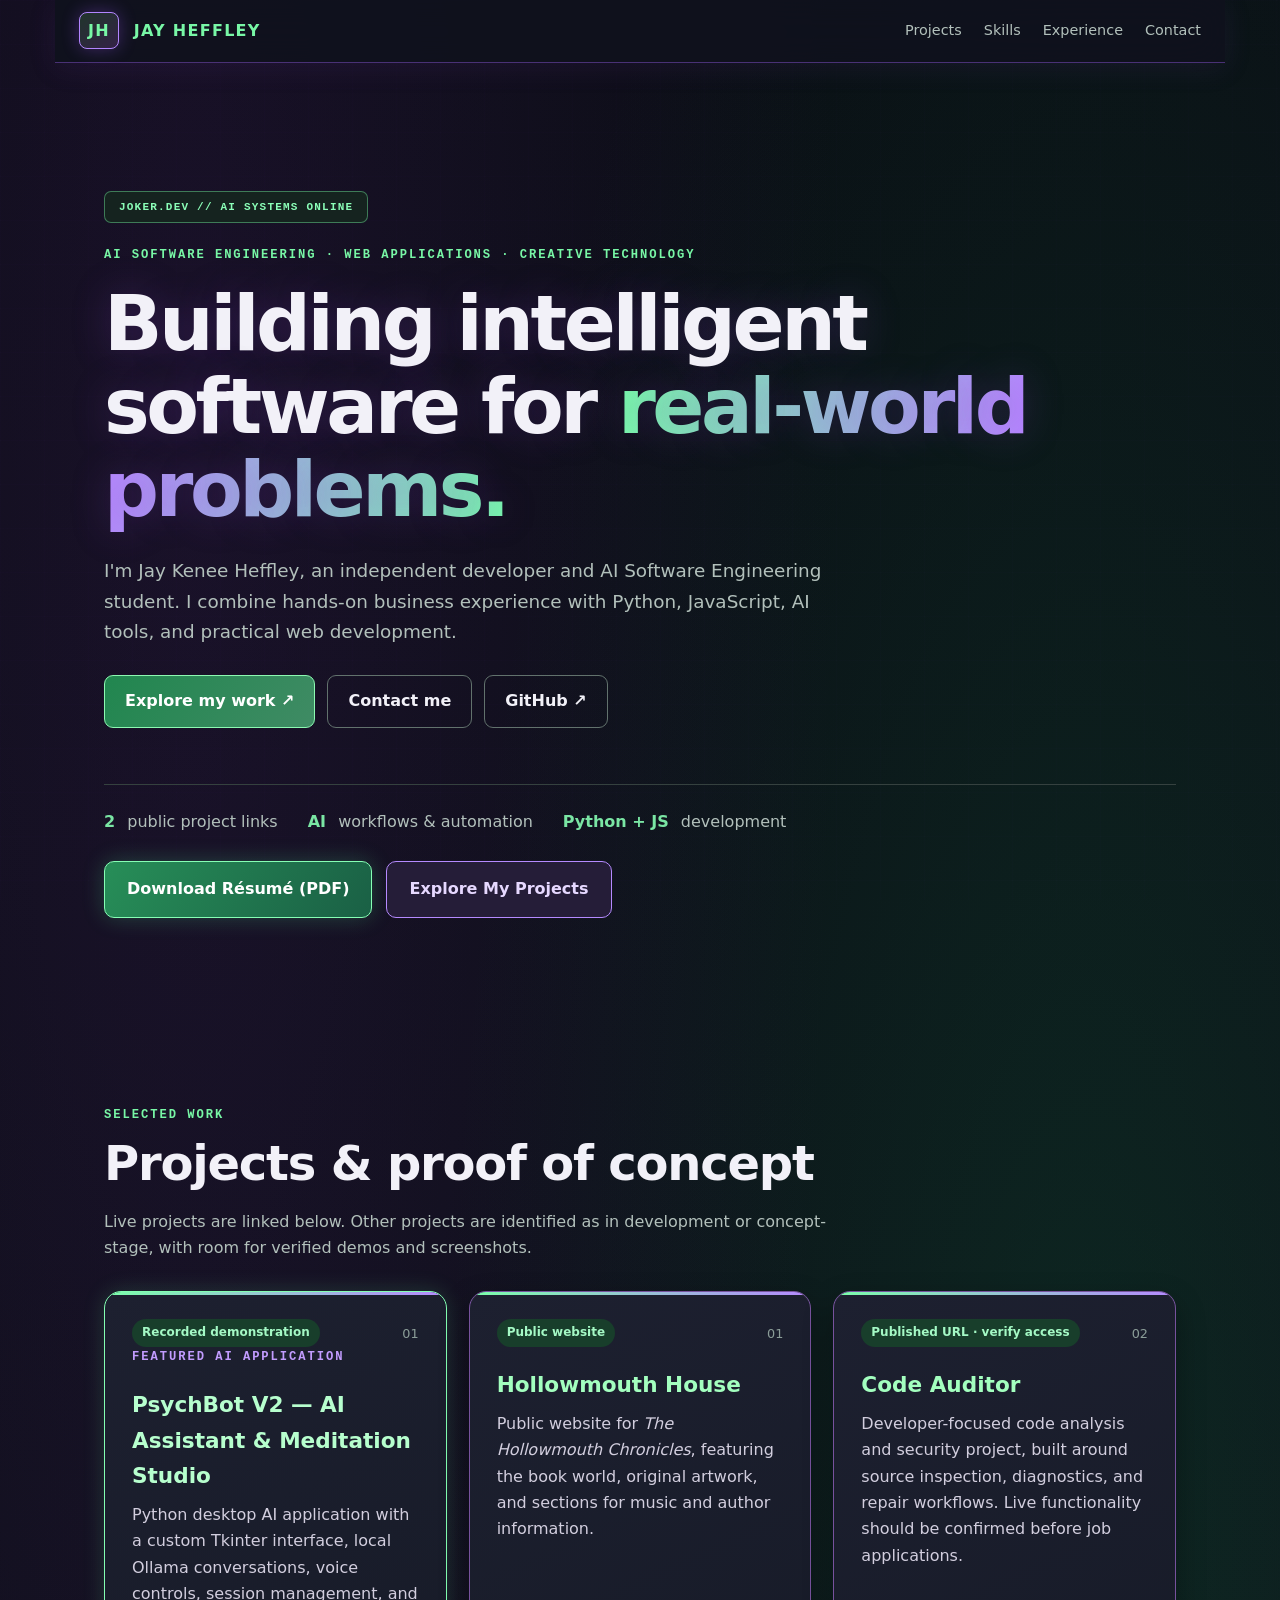
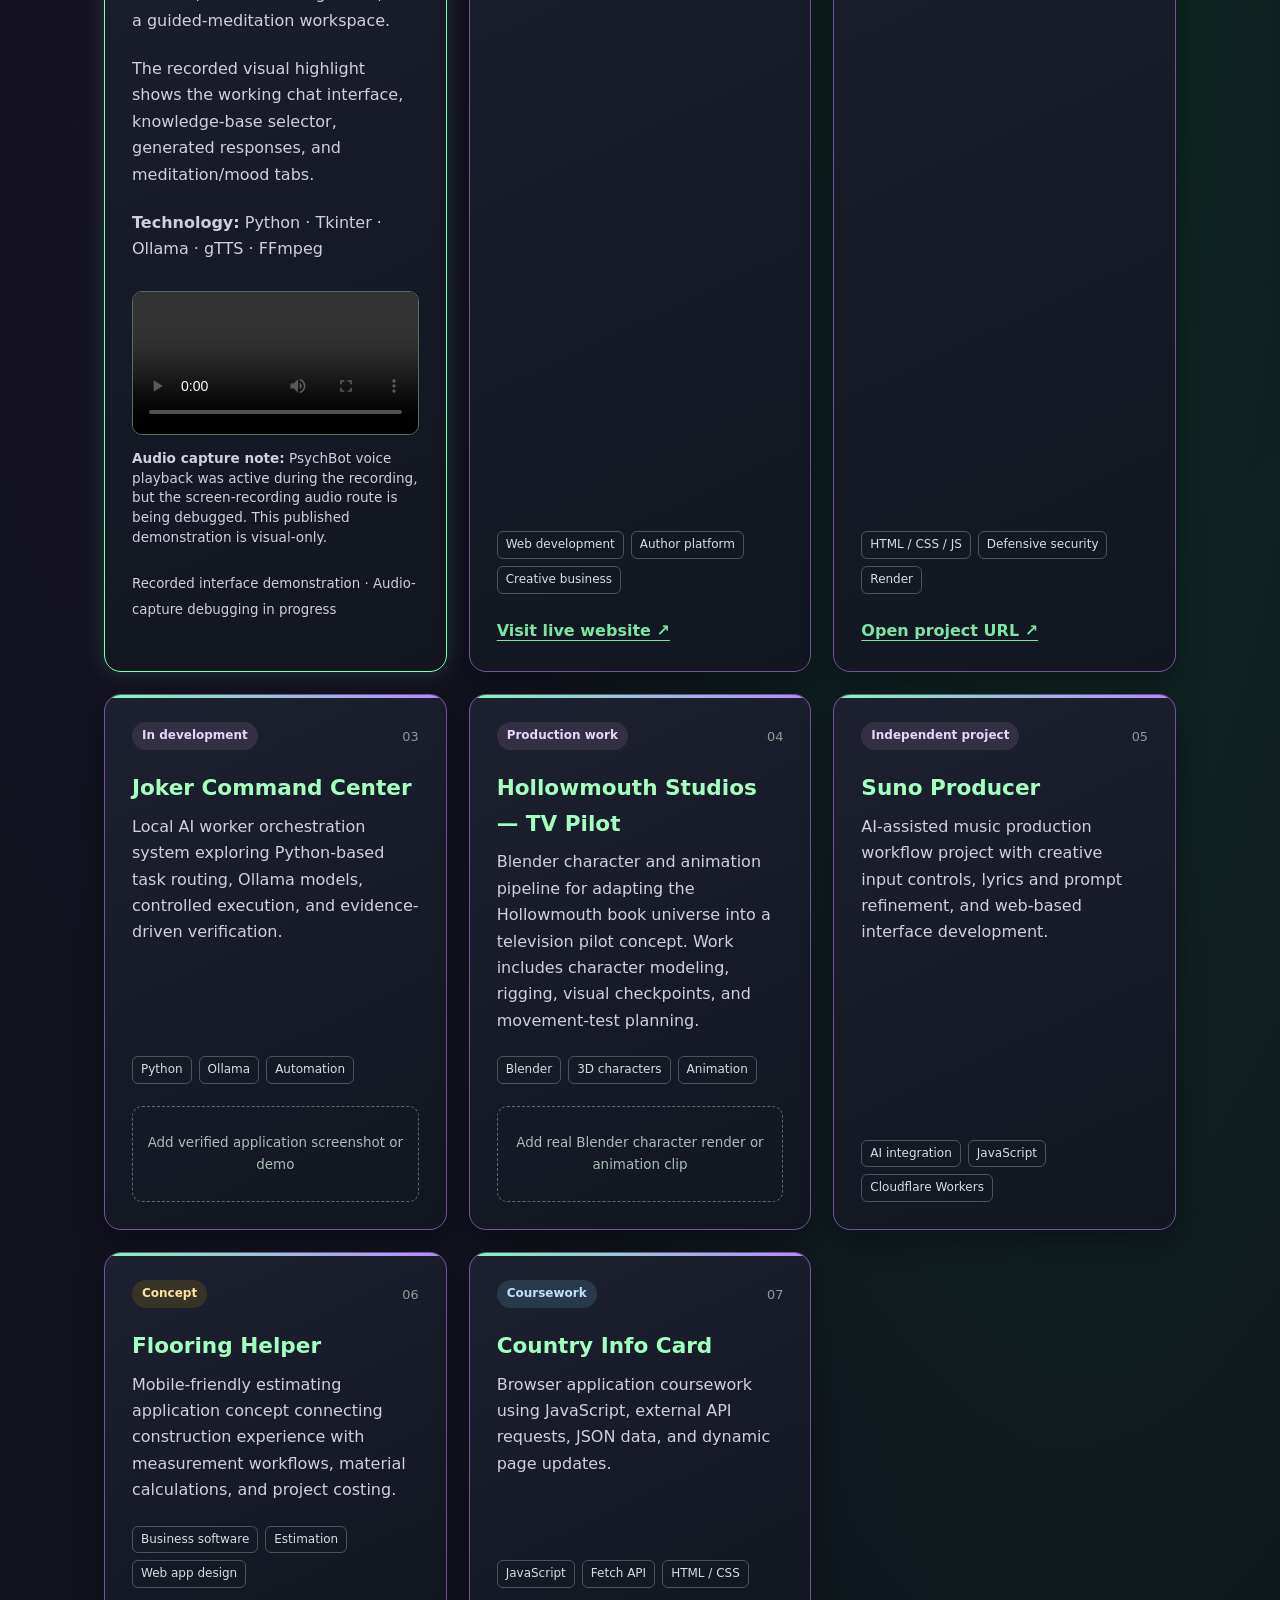
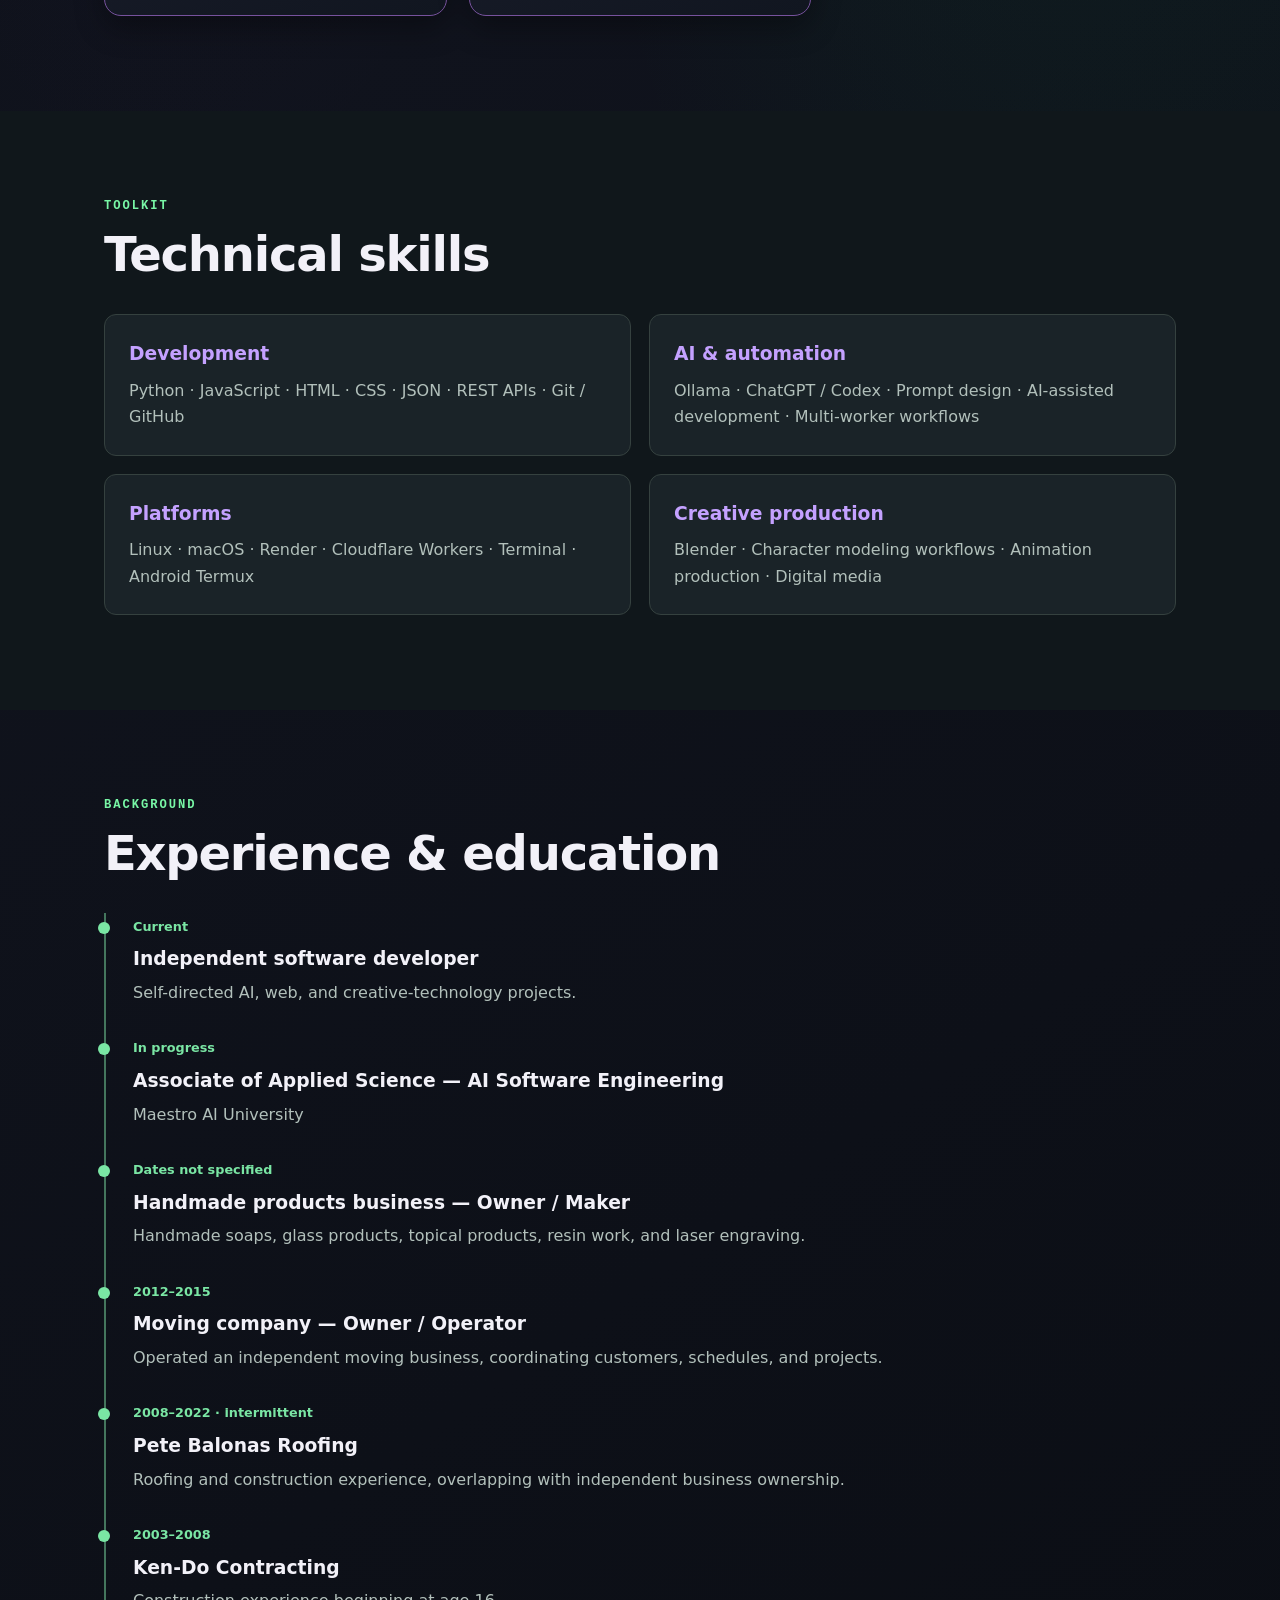
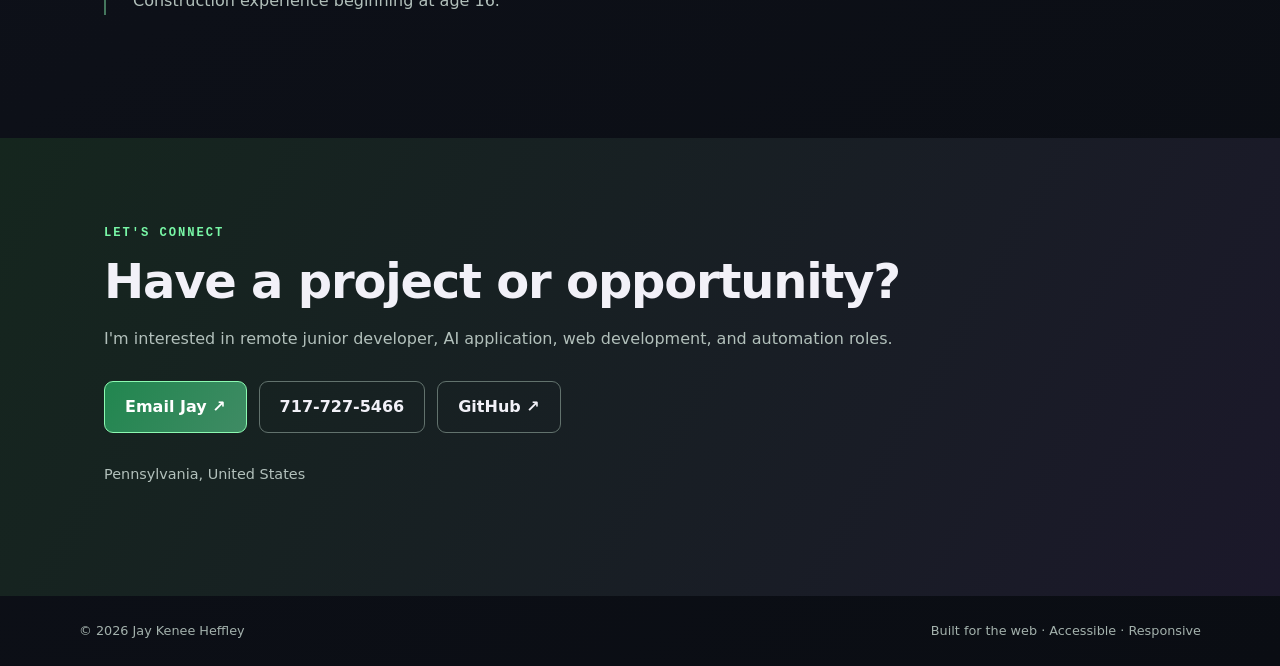
==== commit 7a255049: "Add PsychBot recorded portfolio highlight" ====
--- a/index.html
+++ b/index.html
@@ -8,15 +8,18 @@
 <section class="section wrap" id="projects"><div class="eyebrow">SELECTED WORK</div><h2>Projects & proof of concept</h2><p class="intro">Live projects are linked below. Other projects are identified as in development or concept-stage, with room for verified demos and screenshots.</p><div class="cards">
 
 <article class="card" id="psychbot-feature">
+  <div class="cardtop"><span class="pill live">Recorded demonstration</span><span class="num">01</span></div>
   <div class="eyebrow">FEATURED AI APPLICATION</div>
   <h3>PsychBot V2 — AI Assistant & Meditation Studio</h3>
-  <p>Running Python desktop AI application with a custom Tkinter
-  interface, conversational AI, voice controls, session management,
-  and guided meditation functionality.</p>
-  <p>Includes four ambient soundscapes, configurable meditation
-  durations, streaming response handling, and narration-aware audio.</p>
+  <p>Python desktop AI application with a custom Tkinter interface, local Ollama conversations, voice controls, session management, and a guided-meditation workspace.</p>
+  <p>The recorded visual highlight shows the working chat interface, knowledge-base selector, generated responses, and meditation/mood tabs.</p>
   <p><strong>Technology:</strong> Python · Tkinter · Ollama · gTTS · FFmpeg</p>
-  <p><small>Active development · Component-level verification completed</small></p>
+  <video class="project-video" controls playsinline preload="metadata" aria-label="PsychBot OriginalVoice visual demonstration">
+    <source src="assets/videos/PsychBot_OriginalVoice_Portfolio_Highlight.mp4" type="video/mp4">
+    Your browser does not support embedded video. <a href="assets/videos/PsychBot_OriginalVoice_Portfolio_Highlight.mp4">Open the PsychBot demonstration</a>.
+  </video>
+  <p class="video-note"><strong>Audio capture note:</strong> PsychBot voice playback was active during the recording, but the screen-recording audio route is being debugged. This published demonstration is visual-only.</p>
+  <p><small>Recorded interface demonstration · Audio-capture debugging in progress</small></p>
 </article>
 
 
--- a/styles.css
+++ b/styles.css
@@ -248,3 +248,20 @@
 }
 /* JOKER_FINAL_POLISH_END */
 
+.project-video {
+  display: block;
+  width: 100%;
+  max-height: 360px;
+  object-fit: contain;
+  margin: 6px 0 14px;
+  border: 1px solid #586c69;
+  border-radius: 10px;
+  background: #050709;
+}
+
+.video-note {
+  font-size: .85rem;
+  line-height: 1.45;
+  margin-top: 0 !important;
+}
+
